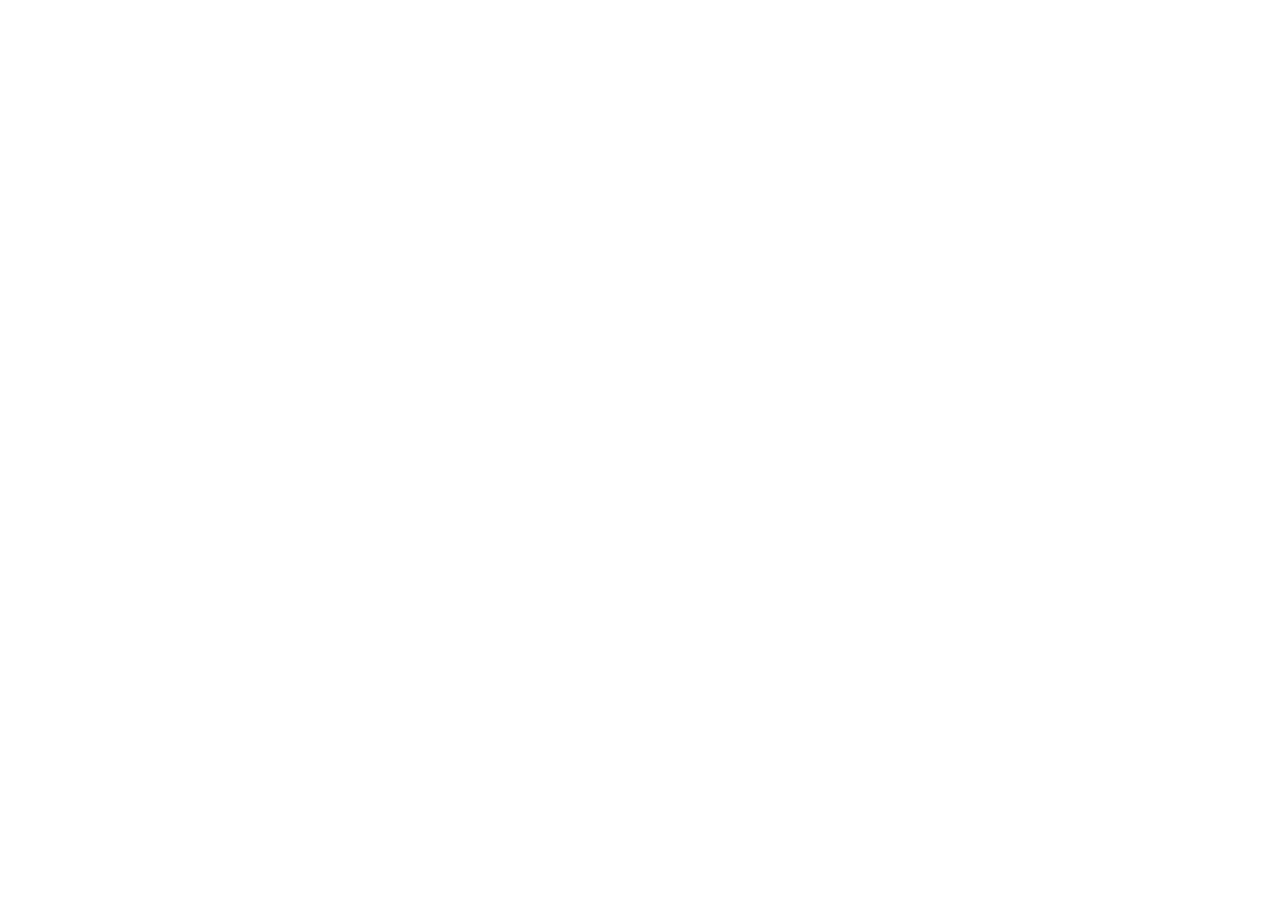
==== SourceCode/index.html @ 1e8f1918 "Organized files" ====
<!DOCTYPE html>
<html lang="en">
<head>
    <meta charset="UTF-8">
    <meta name="viewport" content="width=device-width, initial-scale=1.0">
    <title>Document</title>
    <link rel="stylesheet" href="./style.css">
</head>
<body>
    <img src="../Assets/Logo.svg" alt="" width="120">
    <script src="./script.js"></script>
</body>
</html>
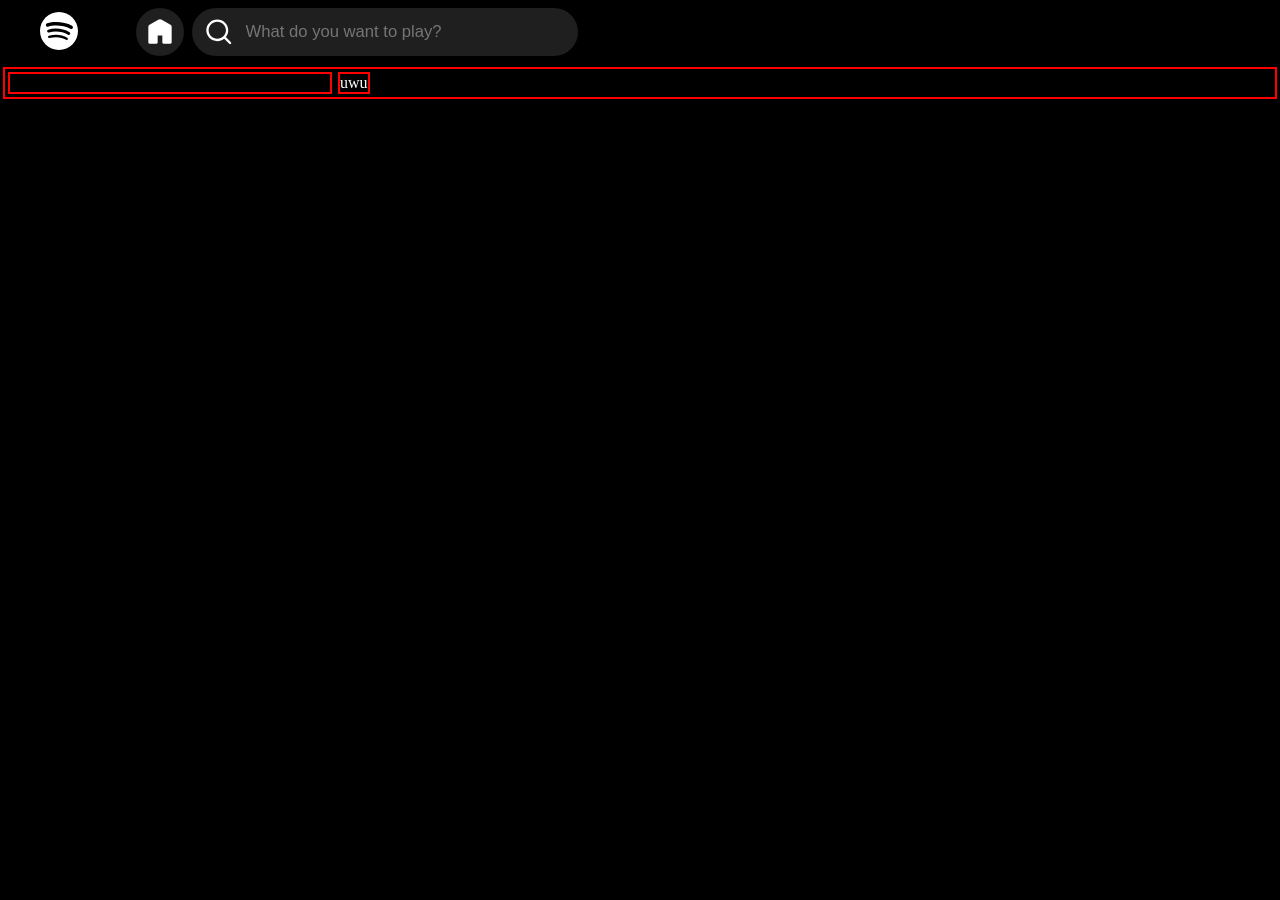
==== commit 250b82c5: "Basic search bar complete" ====
--- a/SourceCode/index.html
+++ b/SourceCode/index.html
@@ -5,9 +5,36 @@
     <meta name="viewport" content="width=device-width, initial-scale=1.0">
     <title>Document</title>
     <link rel="stylesheet" href="./style.css">
+    <link rel="stylesheet" href="./utility.css">
 </head>
 <body>
-    <img src="../Assets/Logo.svg" alt="" width="120">
+    <header class="flex">
+        
+        <div class="global_nav flex">
+            <ul class="flex">
+                <li><div class="logo"><img src="../Assets/Logo.svg" alt="" width="38"></div></li>
+                <li class="bg-lightgrey home flex ">
+                    <div class="invert">
+                        <img src="../Assets/home.svg" alt="" width="28">
+                    </div>
+                    
+                </li>
+                <li class =" search bg-lightgrey flex"><div class="invert"><img src="../Assets/search.svg" alt="" width="28"></div>
+                    <input type="text" placeholder="What do you want to play?">
+                </li>
+            </ul>
+        </div>
+    </header>
+    
+    <div class="container flex border" >
+        <div class="left border flex">
+            
+            <div class="library"></div>
+        </div>
+        <div class="right border">uwu</div>
+    </div>
+    
+    
     <script src="./script.js"></script>
 </body>
 </html>
--- a/SourceCode/style.css
+++ b/SourceCode/style.css
@@ -0,0 +1,81 @@
+*{
+    padding: 0;
+    margin: 0;
+}
+body{
+    background-color: black;
+    color: white;
+}
+header{
+    display:flex;
+    width: 100%;
+    align-items:center;
+    height:64px;
+    padding:0 40px;
+}
+.global_nav img{
+    display: block;
+}
+
+
+
+.global_nav ul{
+    
+    display:flex;
+    align-items:center;
+    gap:8px;
+    width: 42vw;
+}
+
+
+.global_nav ul li{
+    list-style:none;
+    
+    
+    height:48px;
+
+    
+    
+    align-items:center;
+}
+.logo {
+    
+    margin-right:50px;
+    margin-top: 4px;
+    
+}
+.search {
+    display: flex;
+    flex-grow: 1;
+    border-radius: 999px ;
+    gap: 2vw;
+    
+    
+}
+.home{
+    width: 48px;
+    justify-content:center;
+    border-radius: 50%;
+}
+.search img{
+    margin-left: 48%;
+}
+.search input{
+    background:transparent;
+    border:none;
+    outline:none;
+    color:white;
+    font-size: 1.3vw;
+
+    width:100%;
+}
+.left{
+    width: 25vw;
+}
+.rigth{
+    width:75vw ;
+}
+
+
+
+
--- a/SourceCode/utility.css
+++ b/SourceCode/utility.css
@@ -0,0 +1,23 @@
+.border{
+    border: 2px solid red;
+    margin: 3px;
+}
+.flex{
+    display: flex;
+}
+.justify-center{
+    justify-content: center;
+}
+.items-center{
+    align-items: center;
+}
+.invert{
+    filter: invert(100%);
+}
+.bg-grey{
+    background-color: #121212;
+}
+.bg-lightgrey{
+    background:#1f1f1f;
+   
+}
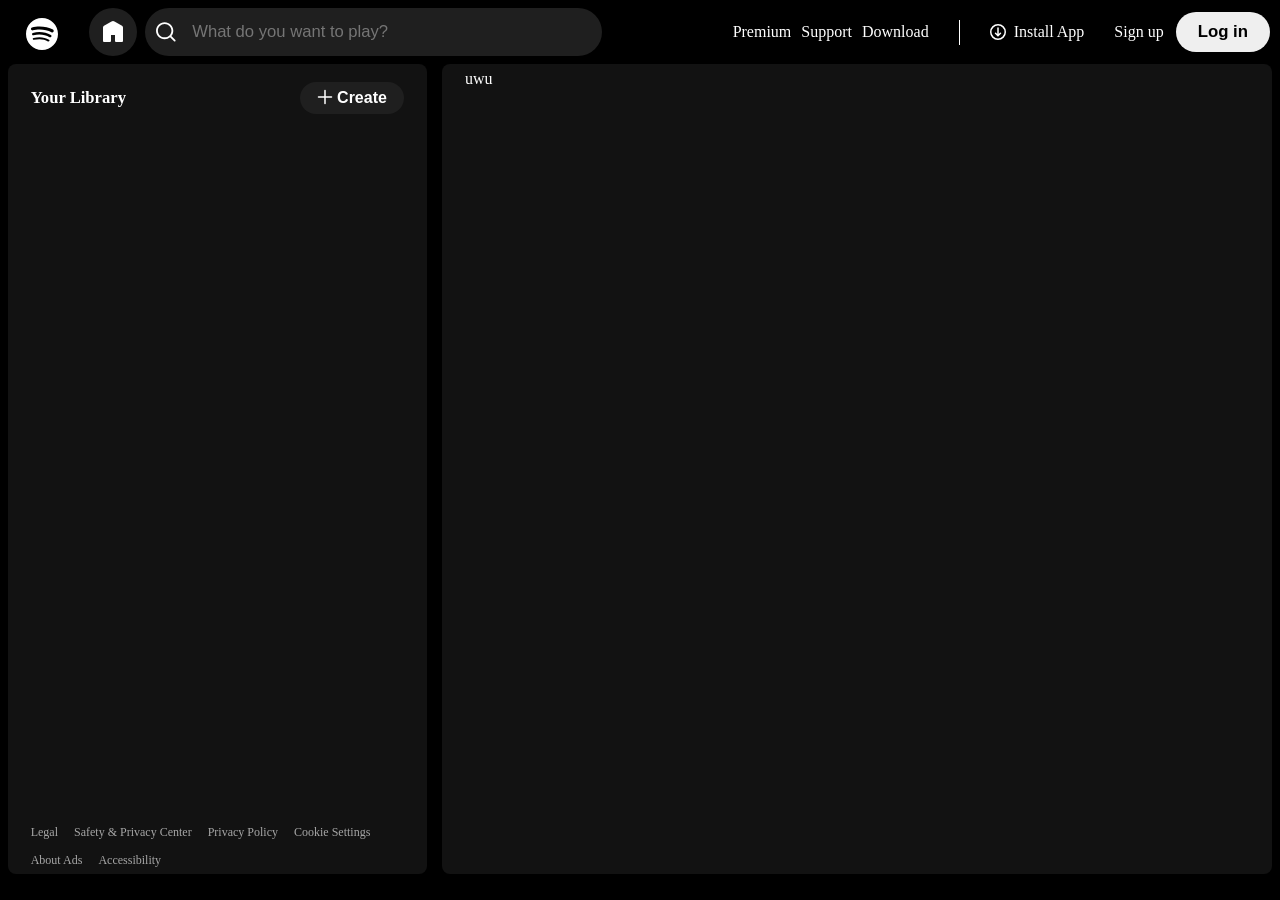
==== commit b4904a67: "NavBar completed" ====
--- a/SourceCode/index.html
+++ b/SourceCode/index.html
@@ -12,27 +12,77 @@
         
         <div class="global_nav flex">
             <ul class="flex">
-                <li><div class="logo"><img src="../Assets/Logo.svg" alt="" width="38"></div></li>
+                <li class="logo-li flex"><div class="logo"><img src="../Assets/Logo.svg" alt="" width="32"></div></li>
                 <li class="bg-lightgrey home flex ">
                     <div class="invert">
-                        <img src="../Assets/home.svg" alt="" width="28">
+                        <img src="../Assets/home.svg" alt="" width="24">
                     </div>
                     
                 </li>
-                <li class =" search bg-lightgrey flex"><div class="invert"><img src="../Assets/search.svg" alt="" width="28"></div>
+                <li class =" search circular bg-lightgrey flex"><div class="invert"><img src="../Assets/search.svg" alt="" width="22"></div>
                     <input type="text" placeholder="What do you want to play?">
                 </li>
             </ul>
         </div>
+
+        <div class="nav-right flex">
+            <ul class="nav-links nobullets flex">
+                <li><a href="#">Premium</a></li>
+                <li><a href="#">Support</a></li>
+                <li><a href="#">Download</a></li>
+            </ul>
+
+            <div class="divider"></div>
+            
+            <div class="install-app flex">
+                <img class="invert" src="../Assets/install.svg" width="16">
+                <span>Install App</span>
+             </div>
+                <div class="login-signup flex">
+                <a href="#" class="signup">Sign up</a>
+
+                <button class="login-btn rad-button flat circular">Log in</button>
+            </div>
+
+        </div>
+        
     </header>
     
-    <div class="container flex border" >
-        <div class="left border flex">
+    <main class=" flex " >
+        <section class="left bg-grey rounded vflex">
+        
+            <div class="library-header flex ">
+                
+                <div class="library flex bold">Your Library</div>
+                
+                    
+                <button class=" addPlaylist-btn rad-button flat bg-lightgrey circular flex " type="button">
+                    <img class="invert" src="../Assets/plus.svg" alt="Plus Sign" width="16px">
+                    Create 
+                </button>
+                
+                
+            </div>
+            <div class="library-content">
+                <div class="playlistCreation"></div>
+                <footer class="legal">
+                <ul class=" legal-links nobullets flex transparent">
+                    <li><a href="#">Legal</a></li>
+                    <li><a href="#">Safety & Privacy Center</a></li>
+                    <li><a href="#">Privacy Policy</a></li>
+                    <li><a href="#">Cookie Settings</a></li>
+                    <li><a href="#">About Ads</a></li>
+                    <li><a href="#">Accessibility</a></li>
+                </ul>
+            </footer>
+        </div>
+
             
-            <div class="library"></div>
-        </div>
-        <div class="right border">uwu</div>
-    </div>
+        
+        
+        </section>
+        <div class="right rounded bg-grey ">uwu</div>
+    </main>
     
     
     <script src="./script.js"></script>
--- a/SourceCode/style.css
+++ b/SourceCode/style.css
@@ -1,17 +1,28 @@
 *{
     padding: 0;
     margin: 0;
+    box-sizing: border-box;
 }
 body{
     background-color: black;
     color: white;
 }
 header{
-    display:flex;
+    
     width: 100%;
     align-items:center;
+    justify-content: space-between;
     height:64px;
-    padding:0 40px;
+    padding:0 0 0 2%;
+}
+
+button{
+    color: white;
+}
+button:hover{
+    
+    filter: brightness(1.5);
+
 }
 .global_nav img{
     display: block;
@@ -24,7 +35,7 @@
     display:flex;
     align-items:center;
     gap:8px;
-    width: 42vw;
+    width: 45vw;
 }
 
 
@@ -33,6 +44,7 @@
     
     
     height:48px;
+    
 
     
     
@@ -44,10 +56,14 @@
     margin-top: 4px;
     
 }
+.logo-li{
+    width: 55px;
+    align-items: center;
+}
 .search {
     display: flex;
     flex-grow: 1;
-    border-radius: 999px ;
+    
     gap: 2vw;
     
     
@@ -69,13 +85,110 @@
 
     width:100%;
 }
-.left{
-    width: 25vw;
+.left {
+    width: 33.5vw;
+    margin:0 .6%;
+    padding: .5% 1.8%;
+    justify-content: space-between;
 }
-.rigth{
-    width:75vw ;
+
+
+.right{
+    width:66.5vw ;
+    margin:0 .6%;
+    padding: .5% 1.8%;
+}
+.library-header{
+    width: 100%;
+    justify-content: space-between;
+    
+    padding: 3% 0%;
+    font-size: 1.3vw;
+    align-content: center;
+    
+}
+.library-header button{
+    justify-content: center;
+    padding: 2% 5%;
+    font-size: 16px;
+    gap: 6%;
+     
+    
+}
+.library{
+    align-items: center;
+}
+footer ul{
+    flex-wrap: wrap;
+    gap: 10px 16px
+}
+
+.legal-links a{
+    color: #a7a7a7;
+    font-size: 0.75rem;
+    text-decoration: none;
+}
+.legal-links a:hover{
+    text-decoration: underline;
+}
+section{
+    min-height: 90vh;
+}
+.nav-right{
+    width: 48vw;
+    gap: 30px;
+    justify-content: flex-end;
+    padding-right: .8%;
+    font-size: 16px;
+    align-items: center;
+    
+}
+.nav-links{
+    gap: 10px;
+    
+}
+.nav-links a,
+.signup{
+    text-decoration: none;
+    color: white;
+}
+.install-app{
+    gap: 8px;
+    flex-wrap: nowrap;
+}
+.login-btn{
+    color:black;
+    padding: 10px 22px;
+    font-size: 105%;
+    font-weight:100;
+}
+.login-btn:hover{
+ transform: scale(1.05);
+}
+.login-signup{
+    align-items: center;
+    gap: 12px;
+    flex-wrap: nowrap;
+}
+.divider{
+    height: 25px;
+    width: 1px;
+    background-color: white;
 }
 
 
 
 
+/* .library-content{
+    min-height: 50vh;
+} */
+/* .addPlaylist-btn{
+    gap: 2%;
+} */
+/* .library-header button{
+    justify-self:end;
+} */
+
+
+
+
--- a/SourceCode/utility.css
+++ b/SourceCode/utility.css
@@ -4,6 +4,11 @@
 }
 .flex{
     display: flex;
+}
+
+.vflex{
+    display: flex;
+    flex-direction: column;
 }
 .justify-center{
     justify-content: center;
@@ -17,7 +22,38 @@
 .bg-grey{
     background-color: #121212;
 }
+.bg-midgrey{
+    background-color: #d3d3d3;
+}
 .bg-lightgrey{
-    background:#1f1f1f;
+    background-color:#1f1f1f;
    
-}+}
+.rounded{
+    border-radius: 8px;
+}
+.circular{
+    border-radius: 999px;
+}
+.flat{
+    box-shadow: none;
+    
+    border: 0px;
+}
+.rad-button{
+    cursor: pointer;
+    font-weight: bold;
+}
+.bold{
+    font-weight: bold;
+}
+.nobullets{
+    list-style: none;
+}
+.transparent{
+    background: transparent;
+}
+
+/* .light-on-hover:hover {
+  filter: brightness(3.00);
+} */
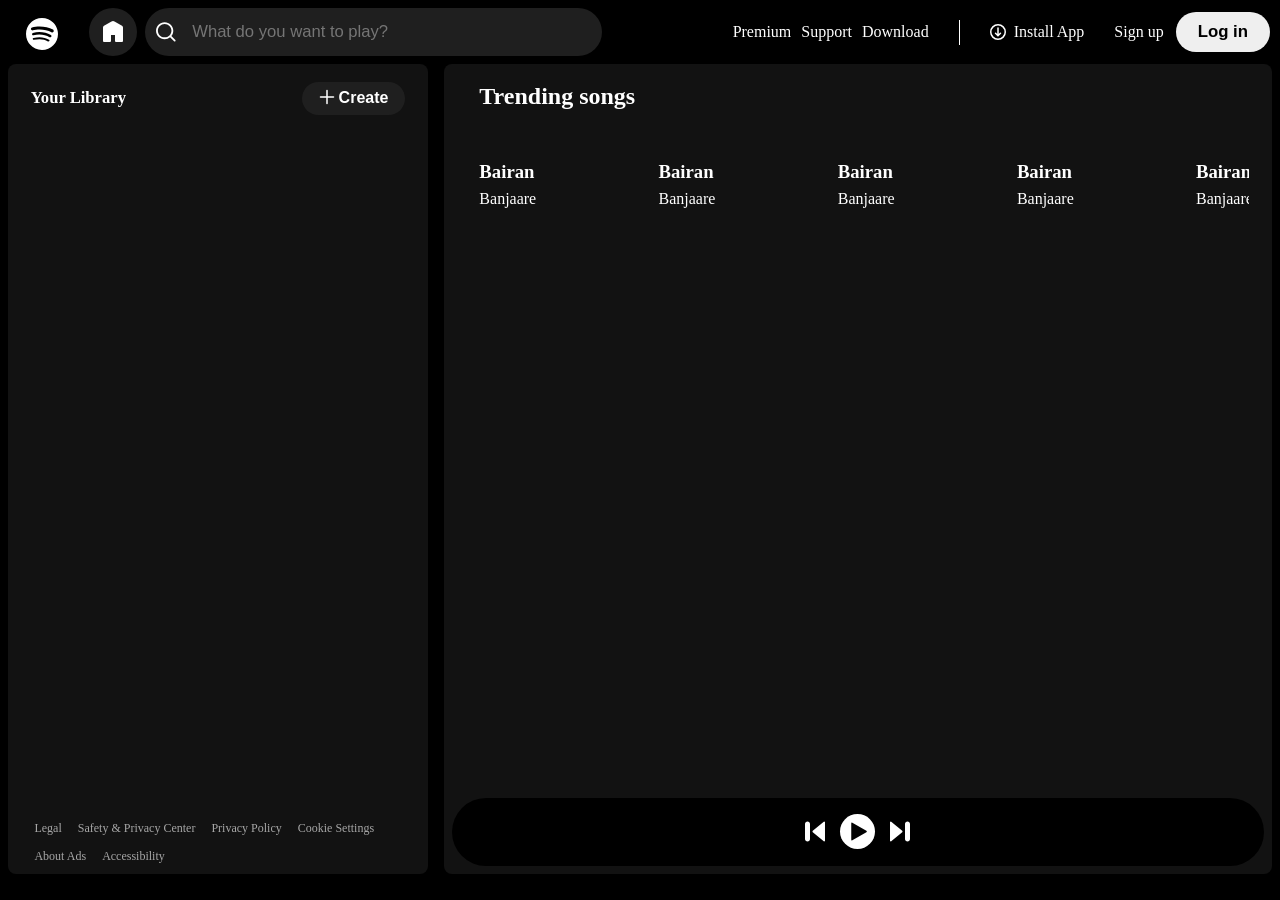
==== commit c8839344: "Basic UI completed & directories reorganised" ====
--- a/SourceCode/index.html
+++ b/SourceCode/index.html
@@ -3,7 +3,7 @@
 <head>
     <meta charset="UTF-8">
     <meta name="viewport" content="width=device-width, initial-scale=1.0">
-    <title>Document</title>
+    <title>Spotify - Web Player: Music for everyone</title>
     <link rel="stylesheet" href="./style.css">
     <link rel="stylesheet" href="./utility.css">
 </head>
@@ -12,14 +12,14 @@
         
         <div class="global_nav flex">
             <ul class="flex">
-                <li class="logo-li flex"><div class="logo"><img src="../Assets/Logo.svg" alt="" width="32"></div></li>
+                <li class="logo-li flex"><div class="logo"><img src="../Assets/svg/Logo.svg" alt="" width="32"></div></li>
                 <li class="bg-lightgrey home flex ">
                     <div class="invert">
-                        <img src="../Assets/home.svg" alt="" width="24">
+                        <img src="../Assets/svg/home.svg" alt="" width="24">
                     </div>
                     
                 </li>
-                <li class =" search circular bg-lightgrey flex"><div class="invert"><img src="../Assets/search.svg" alt="" width="22"></div>
+                <li class =" search circular bg-lightgrey flex"><div class="invert"><img src="../Assets/svg/search.svg" alt="" width="22"></div>
                     <input type="text" placeholder="What do you want to play?">
                 </li>
             </ul>
@@ -35,7 +35,7 @@
             <div class="divider"></div>
             
             <div class="install-app flex">
-                <img class="invert" src="../Assets/install.svg" width="16">
+                <img class="invert" src="../Assets/svg/install.svg" width="16">
                 <span>Install App</span>
              </div>
                 <div class="login-signup flex">
@@ -57,7 +57,7 @@
                 
                     
                 <button class=" addPlaylist-btn rad-button flat bg-lightgrey circular flex " type="button">
-                    <img class="invert" src="../Assets/plus.svg" alt="Plus Sign" width="16px">
+                    <img class="invert" src="../Assets/svg/plus.svg" alt="Plus Sign" width="16px">
                     Create 
                 </button>
                 
@@ -81,7 +81,96 @@
         
         
         </section>
-        <div class="right rounded bg-grey ">uwu</div>
+        <section class="right rounded bg-grey vflex">
+            
+            <h2 class="right-heading">Trending songs</h2>
+            <div class="cardContainer">
+
+                <div class="card">
+                    <div class="cardImage">
+                        <img class="coverImg" src="https://i.scdn.co/image/ab67616d00001e02cdce9a38222807fa703b4396" alt="">
+                        <div class="playBtn">
+                            <img src="../Assets/svg/play.svg" alt="" >
+                        </div>
+                    </div>
+                    <div class="imageInfo">
+                        <h3>Bairan</h3>
+                        <p>Banjaare</p>
+                    </div>
+                </div>
+
+                <div class="card">
+                    <div class="cardImage">
+                        <img class="coverImg" src="https://i.scdn.co/image/ab67616d00001e02cdce9a38222807fa703b4396" alt="">
+                        <div class="playBtn">
+                            <img src="../Assets/play.svg" alt="" >
+                        </div>
+                    </div>
+                    <div class="imageInfo">
+                        <h3>Bairan</h3>
+                        <p>Banjaare</p>
+                    </div>
+                </div>
+
+                <div class="card">
+                    <div class="cardImage">
+                        <img class="coverImg" src="https://i.scdn.co/image/ab67616d00001e02cdce9a38222807fa703b4396" alt="">
+                        <div class="playBtn">
+                            <img src="../Assets/play.svg" alt="" >
+                        </div>
+                    </div>
+                    <div class="imageInfo">
+                        <h3>Bairan</h3>
+                        <p>Banjaare</p>
+                    </div>
+                </div>
+
+                <div class="card">
+                    <div class="cardImage">
+                        <img class="coverImg" src="https://i.scdn.co/image/ab67616d00001e02cdce9a38222807fa703b4396" alt="">
+                        <div class="playBtn">
+                            <img src="../Assets/play.svg" alt="" >
+                        </div>
+                    </div>
+                    <div class="imageInfo">
+                        <h3>Bairan</h3>
+                        <p>Banjaare</p>
+                    </div>
+                </div>
+
+                 <div class="card">
+                    <div class="cardImage">
+                        <img class="coverImg" src="https://i.scdn.co/image/ab67616d00001e02cdce9a38222807fa703b4396" alt="">
+                        <div class="playBtn">
+                            <img src="../Assets/play.svg" alt="" >
+                        </div>
+                    </div>
+                    <div class="imageInfo">
+                        <h3>Bairan</h3>
+                        <p>Banjaare</p>
+                    </div>
+                </div>
+            </div>
+
+
+
+
+            <div class="playBar flex circular ">
+
+                <div class="songInfo"></div>
+
+                <div class="song-buttons flex">
+                    <img src="../Assets/svg/next.svg" alt="" class="prev flip invert">
+                    <div class="playBar-playBtn circular">
+                        <img src="../Assets/svg/play.svg" alt="">
+                    </div>
+                    <img src="../Assets/svg/next.svg" alt="" class="next invert">
+                </div>
+
+                <div class="songTime"></div>
+            </div>
+
+        </section>
     </main>
     
     
--- a/SourceCode/style.css
+++ b/SourceCode/style.css
@@ -14,6 +14,9 @@
     justify-content: space-between;
     height:64px;
     padding:0 0 0 2%;
+}
+footer{
+    padding: 1%;
 }
 
 button{
@@ -86,7 +89,7 @@
     width:100%;
 }
 .left {
-    width: 33.5vw;
+    width: 35.25vw;
     margin:0 .6%;
     padding: .5% 1.8%;
     justify-content: space-between;
@@ -94,9 +97,11 @@
 
 
 .right{
-    width:66.5vw ;
+    width:64.75vw ;
     margin:0 .6%;
     padding: .5% 1.8%;
+    position: relative;
+    
 }
 .library-header{
     width: 100%;
@@ -175,9 +180,125 @@
     width: 1px;
     background-color: white;
 }
-
-
-
+.card{
+    min-width: 153.59px;
+    padding: 1vw;
+    box-sizing: content-box;
+    border-radius: 8px;
+
+}
+.card:hover{
+    background-color:#1f1f1f;
+}
+.cardContainer{
+    display: flex;
+    overflow-x: auto;
+    &::-webkit-scrollbar {
+        display: none;
+    }
+}
+
+.imageInfo >*{
+    padding-top: .8vh;
+}
+.right-heading{
+    padding:1vw;
+    font-weight: bold;
+}
+.cardImage{
+    position: relative;
+}
+.coverImg{
+    width: 100%;
+    
+    border-radius: 6px;
+    object-fit: contain;
+    
+}
+.playBtn{
+    position: absolute;
+    right: 7%;
+    bottom: 7%;
+
+    width: 31%;
+    height: 31%;
+    border-radius: 50%;
+
+    display: flex;
+    align-items: center;
+    justify-content: center;
+
+    background-color: #1ed760;
+    opacity: 0;
+    transition: all .3s ease-out;
+    
+    
+}
+.playBtn img{
+    width: 50%;
+    
+}
+.playBar{
+    position: absolute;
+    bottom: 1%;
+    right: 1%;
+    left: 1%;
+    background-color: black;
+    justify-content: center;
+    
+    
+    
+    
+    padding: 2%;
+}
+.song-buttons{
+    gap: 15px;
+}
+
+.playBar-playBtn{
+    width: 35px;
+    height: 35px;
+    
+
+    display: flex;
+    align-items: center;
+    justify-content: center;
+
+    background-color: white;
+    
+    transition: all .3s ease-out;
+}
+.playBar-playBtn:hover{
+    transform: scale(1.1);
+}
+.playBar-playBtn img{
+ width: 25px;
+}
+.next{
+    width:20px;
+    transition: all .3s ease-out;
+}
+.next:hover{
+    transform: scale(1.1);
+}
+.prev{
+    width:20px;
+    transition:  .3s ease-out;
+}
+.prev:hover{
+    transform: scaleX(-1) scale(1.1);
+}
+    
+
+
+/* .card img{
+    
+     
+    
+} */
+/* .card >*{
+    padding-top: 1vh;
+} */
 
 /* .library-content{
     min-height: 50vh;
--- a/SourceCode/utility.css
+++ b/SourceCode/utility.css
@@ -53,6 +53,9 @@
 .transparent{
     background: transparent;
 }
+.flip {
+    transform: scaleX(-1);
+}
 
 /* .light-on-hover:hover {
   filter: brightness(3.00);
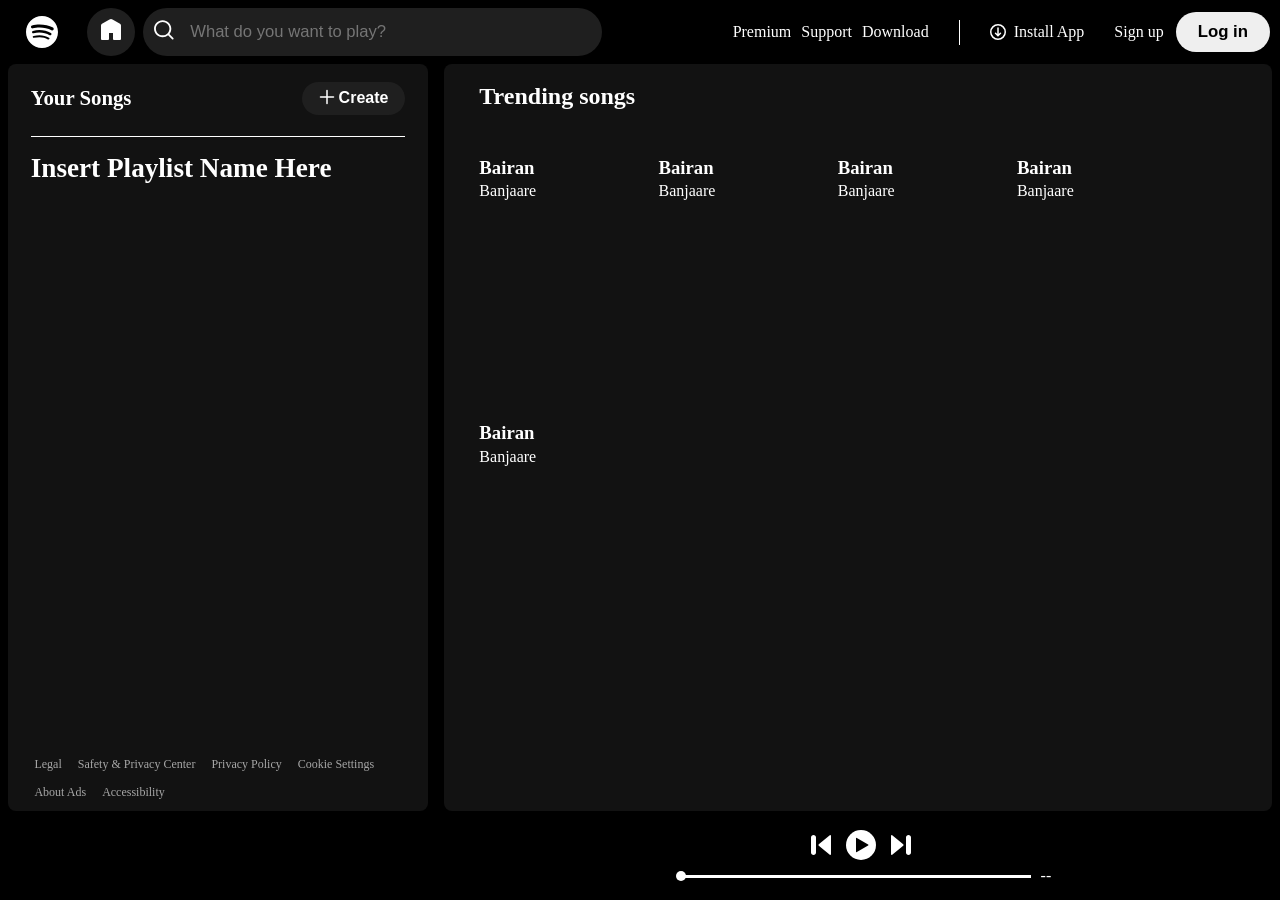
==== commit 24d3b8f0: "Hamburger functionality made and readme updated" ====
--- a/SourceCode/index.html
+++ b/SourceCode/index.html
@@ -13,6 +13,9 @@
         <div class="global_nav flex">
             <ul class="flex">
                 <li class="logo-li flex"><div class="logo"><img src="../Assets/svg/Logo.svg" alt="" width="32"></div></li>
+                <li class="flex hamburgerContainer">
+                    <img src="../Assets/svg/hamburger-button.svg" class="invert  hamburger" alt="" >
+                </li>
                 <li class="bg-lightgrey home flex ">
                     <div class="invert">
                         <img src="../Assets/svg/home.svg" alt="" width="24">
@@ -53,7 +56,7 @@
         
             <div class="library-header flex ">
                 
-                <div class="library flex bold">Your Library</div>
+                <div class="library flex bold">Your Songs</div>
                 
                     
                 <button class=" addPlaylist-btn rad-button flat bg-lightgrey circular flex " type="button">
@@ -63,9 +66,21 @@
                 
                 
             </div>
-            <div class="library-content">
-                <div class="playlistCreation"></div>
-                <footer class="legal">
+            <div class="line"></div>
+            <div class="library-content vflex">
+                
+                <div class="songSelection rounded">
+                    <h3 class="playlistName">Insert Playlist Name Here</h3>
+                    <ul>
+                        
+                    </ul>
+                </div>
+
+
+                
+            
+
+            <footer class="legal">
                 <ul class=" legal-links nobullets flex transparent">
                     <li><a href="#">Legal</a></li>
                     <li><a href="#">Safety & Privacy Center</a></li>
@@ -75,9 +90,8 @@
                     <li><a href="#">Accessibility</a></li>
                 </ul>
             </footer>
-        </div>
-
-            
+
+            </div>
         
         
         </section>
@@ -103,33 +117,33 @@
                     <div class="cardImage">
                         <img class="coverImg" src="https://i.scdn.co/image/ab67616d00001e02cdce9a38222807fa703b4396" alt="">
                         <div class="playBtn">
-                            <img src="../Assets/play.svg" alt="" >
-                        </div>
-                    </div>
-                    <div class="imageInfo">
-                        <h3>Bairan</h3>
-                        <p>Banjaare</p>
-                    </div>
-                </div>
-
-                <div class="card">
-                    <div class="cardImage">
-                        <img class="coverImg" src="https://i.scdn.co/image/ab67616d00001e02cdce9a38222807fa703b4396" alt="">
-                        <div class="playBtn">
-                            <img src="../Assets/play.svg" alt="" >
-                        </div>
-                    </div>
-                    <div class="imageInfo">
-                        <h3>Bairan</h3>
-                        <p>Banjaare</p>
-                    </div>
-                </div>
-
-                <div class="card">
-                    <div class="cardImage">
-                        <img class="coverImg" src="https://i.scdn.co/image/ab67616d00001e02cdce9a38222807fa703b4396" alt="">
-                        <div class="playBtn">
-                            <img src="../Assets/play.svg" alt="" >
+                            <img src="../Assets/svg/play.svg" alt="" >
+                        </div>
+                    </div>
+                    <div class="imageInfo">
+                        <h3>Bairan</h3>
+                        <p>Banjaare</p>
+                    </div>
+                </div>
+
+                <div class="card">
+                    <div class="cardImage">
+                        <img class="coverImg" src="https://i.scdn.co/image/ab67616d00001e02cdce9a38222807fa703b4396" alt="">
+                        <div class="playBtn">
+                            <img src="../Assets/svg/play.svg" alt="" >
+                        </div>
+                    </div>
+                    <div class="imageInfo">
+                        <h3>Bairan</h3>
+                        <p>Banjaare</p>
+                    </div>
+                </div>
+
+                <div class="card">
+                    <div class="cardImage">
+                        <img class="coverImg" src="https://i.scdn.co/image/ab67616d00001e02cdce9a38222807fa703b4396" alt="">
+                        <div class="playBtn">
+                            <img src="../Assets/svg/play.svg" alt="" >
                         </div>
                     </div>
                     <div class="imageInfo">
@@ -142,32 +156,51 @@
                     <div class="cardImage">
                         <img class="coverImg" src="https://i.scdn.co/image/ab67616d00001e02cdce9a38222807fa703b4396" alt="">
                         <div class="playBtn">
-                            <img src="../Assets/play.svg" alt="" >
-                        </div>
-                    </div>
-                    <div class="imageInfo">
-                        <h3>Bairan</h3>
-                        <p>Banjaare</p>
-                    </div>
-                </div>
-            </div>
-
-
-
-
-            <div class="playBar flex circular ">
-
-                <div class="songInfo"></div>
-
-                <div class="song-buttons flex">
-                    <img src="../Assets/svg/next.svg" alt="" class="prev flip invert">
-                    <div class="playBar-playBtn circular">
-                        <img src="../Assets/svg/play.svg" alt="">
-                    </div>
-                    <img src="../Assets/svg/next.svg" alt="" class="next invert">
-                </div>
-
-                <div class="songTime"></div>
+                            <img src="../Assets/svg/play.svg" alt="" >
+                        </div>
+                    </div>
+                    <div class="imageInfo">
+                        <h3>Bairan</h3>
+                        <p>Banjaare</p>
+                    </div>
+                </div>
+            </div>
+
+
+
+
+            <div class="playBar vflex ">
+                    <div class="topPartPlayBar flex">
+                        <div class="songInfo-playBar flex">
+                            
+                        </div>
+
+                    <div class="song-buttons flex">
+                        
+                        <img id="prev" src="../Assets/svg/next.svg" alt="" class="prev flip invert">
+                        <div id="play" class="playBar-playBtn circular">
+                            <img src="../Assets/svg/play.svg" alt="">
+                        </div>
+                        <img id="next" src="../Assets/svg/next.svg" alt="" class="next invert">
+                    </div>
+                    <div class="volume"></div>
+                    </div>
+                
+                     <div class="seekBar flex">
+
+                        
+
+                    <div class="currentTime"></div>
+                    <div class="timeBar flex">
+                        <div class="progress"></div>
+                        <div class="circle"></div>
+                    </div>
+                    <div class="totalTime">--</div>
+
+                    </div>
+              
+
+                
             </div>
 
         </section>
--- a/SourceCode/style.css
+++ b/SourceCode/style.css
@@ -6,6 +6,7 @@
 body{
     background-color: black;
     color: white;
+    overflow: hidden;
 }
 header{
     
@@ -27,9 +28,7 @@
     filter: brightness(1.5);
 
 }
-.global_nav img{
-    display: block;
-}
+
 
 
 
@@ -53,14 +52,19 @@
     
     align-items:center;
 }
+.hamburger{
+    display: none;
+    
+}
+
 .logo {
     
-    margin-right:50px;
+    margin-right:30px;
     margin-top: 4px;
     
 }
 .logo-li{
-    width: 55px;
+    width: 45px;
     align-items: center;
 }
 .search {
@@ -92,15 +96,23 @@
     width: 35.25vw;
     margin:0 .6%;
     padding: .5% 1.8%;
-    justify-content: space-between;
+    gap: 10px;
+    
+    flex: 1;
+    max-height: 90vh;
+
 }
 
 
 .right{
     width:64.75vw ;
+    
     margin:0 .6%;
     padding: .5% 1.8%;
     position: relative;
+    max-height: 90vh;
+    
+    
     
 }
 .library-header{
@@ -120,12 +132,92 @@
      
     
 }
+.line{
+    background-color: white;
+    width: 100%;
+    height: 1px;
+
+}
 .library{
     align-items: center;
-}
+    font-size: 1.3rem;
+}
+.library-content{
+    justify-content: space-between;
+    flex-grow: 1;
+    overflow-y: auto;
+}
+.playlistName{
+    padding:  6px 0;
+    font-size: 1.7rem;
+}
+.songSelection ul {
+    padding: 7px 0;
+    counter-reset: songCounter;
+    overflow-y: auto;
+    
+}
+.songSelection li{
+    display: flex;
+    align-items: center;
+    counter-increment: songCounter;
+    gap: 25px;
+    padding: 9px;
+    transition: transform .3s ease-out;
+}
+.songSelection li::before{
+    content: counter(songCounter);
+    margin-right:8px;
+}
+.songSelection ul li>img{
+    width: 30px;
+}
+.info{
+    display: flex;
+    flex-direction: column;
+}
+.songName{
+    font-size: 1.1rem;
+    font-weight: 500;
+}
+.artistName{
+    font-size: .8rem;
+    
+}
+.right-playBtn{
+    border-radius: 50%;
+    height: 35px;
+    width: 35px;
+
+    display: flex;
+    align-items: center;
+    justify-content: center;
+
+    background-color: #1ed760;
+    opacity: 0;
+    transition: all .3s ease-out;
+
+    margin-left: auto;
+    cursor: pointer;
+}
+.right-playBtn:hover{
+    opacity: 100%;
+    transform: translateY(-1px) scale(1.08);
+}
+.right-playBtn img{
+    width: 62% ;
+    height: auto;
+}
+
+.songSelection li:hover{
+    background-color: #1f1f1f;
+    /* transform: scale(1.01); */
+}
+
 footer ul{
     flex-wrap: wrap;
-    gap: 10px 16px
+    gap: 10px 16px;
+    
 }
 
 .legal-links a{
@@ -137,7 +229,7 @@
     text-decoration: underline;
 }
 section{
-    min-height: 90vh;
+    min-height: 80vh;
 }
 .nav-right{
     width: 48vw;
@@ -182,24 +274,38 @@
 }
 .card{
     min-width: 153.59px;
+    max-width: 165px;
+    max-height: 20vh;
+    min-height: 240px;
     padding: 1vw;
     box-sizing: content-box;
-    border-radius: 8px;
+    border-radius: 10px;
+    transition: transform 0.3s ease-out;
 
 }
 .card:hover{
     background-color:#1f1f1f;
+    
+    transform: translateY(-2px) scale(1.003);
+
 }
 .cardContainer{
     display: flex;
-    overflow-x: auto;
-    &::-webkit-scrollbar {
+    
+   
+    flex-wrap: wrap;
+    overflow-y: auto;
+     &::-webkit-scrollbar {
         display: none;
     }
+    padding-bottom: 150px;
+    height: 100%;
+    align-content: start;
+    
 }
 
 .imageInfo >*{
-    padding-top: .8vh;
+    padding-top: 2%;
 }
 .right-heading{
     padding:1vw;
@@ -239,25 +345,54 @@
     
 }
 .playBar{
-    position: absolute;
-    bottom: 1%;
-    right: 1%;
-    left: 1%;
+    position:fixed;
+    bottom: 5px;
+    left:36vw;
+    right:19px;
+    
+    
+    padding: 10px 0;
+
     background-color: black;
     justify-content: center;
-    
-    
-    
-    
-    padding: 2%;
-}
+    align-items: center;
+    
+    border-radius: 999px;
+
+    gap: 7px;
+    
+    
+   
+}
+
+.topPartPlayBar{
+    display: flex;
+    align-items: center;
+    
+    width: 100%;
+}
+.songInfo-playBar{
+    flex: 1;
+    justify-content: center;
+}
+
+
 .song-buttons{
+    display: flex;
+    flex: 1;
     gap: 15px;
+    align-items: center;
+    justify-content: center;
+   
+    
+}
+.volume{
+    flex: 1;
 }
 
 .playBar-playBtn{
-    width: 35px;
-    height: 35px;
+    width: 30px;
+    height: 30px;
     
 
     display: flex;
@@ -267,49 +402,101 @@
     background-color: white;
     
     transition: all .3s ease-out;
+    cursor: pointer;
 }
 .playBar-playBtn:hover{
-    transform: scale(1.1);
+    transform: translateY(-2px) scale(1.08);
 }
 .playBar-playBtn img{
- width: 25px;
+ width: 20px;
 }
 .next{
     width:20px;
     transition: all .3s ease-out;
+    cursor: pointer;
 }
 .next:hover{
-    transform: scale(1.1);
+    transform: translateY(-2px) scale(1.1);
 }
 .prev{
     width:20px;
     transition:  .3s ease-out;
+    cursor: pointer;
 }
 .prev:hover{
-    transform: scaleX(-1) scale(1.1);
-}
-    
-
-
-/* .card img{
-    
-     
-    
-} */
-/* .card >*{
-    padding-top: 1vh;
-} */
-
-/* .library-content{
-    min-height: 50vh;
-} */
-/* .addPlaylist-btn{
-    gap: 2%;
-} */
-/* .library-header button{
-    justify-self:end;
-} */
-
-
-
-
+    transform: scaleX(-1) translateY(-2px) scale(1.1);
+}
+
+.seekBar{
+    
+    gap: 10px;
+    align-items: center;
+    cursor: pointer;
+}   
+.timeBar{
+    position: relative;
+    height: 3px;
+    width: 350px;
+    background-color: white;
+    
+
+    align-items: center;
+}
+.progress{
+    height: 100%;
+    background: green;
+    width: 0%;
+}
+.circle{
+    position: absolute;
+    left: 0%;
+    transform: translateX(-50%);
+    height: 10px;
+    width: 10px;
+    background-color: white;
+    border-radius: 50%;
+    cursor: pointer;
+
+    transition: transform 0.1s linear;
+}
+
+
+@media (max-width: 1142px ){
+    .nav-links li,
+    .divider{
+        display:none;
+    }
+
+}
+@media (max-width: 933px){
+    .left{
+       position: absolute;
+       left:-100%;
+       transition : all .3s ease-in-out;
+       z-index:1;
+       width:35vw;
+    }
+    .right,
+    .playBar{
+        width: 100vw;
+        left: 0vw;
+    }
+    .hamburger{
+        display: block;
+        width: 40px;
+    }
+    .hamburgerContainer{
+        align-items: center;
+    }
+        
+}
+@media (max-width: 650px){
+    .left{
+        width:100vw;
+    }
+}
+
+
+
+
+
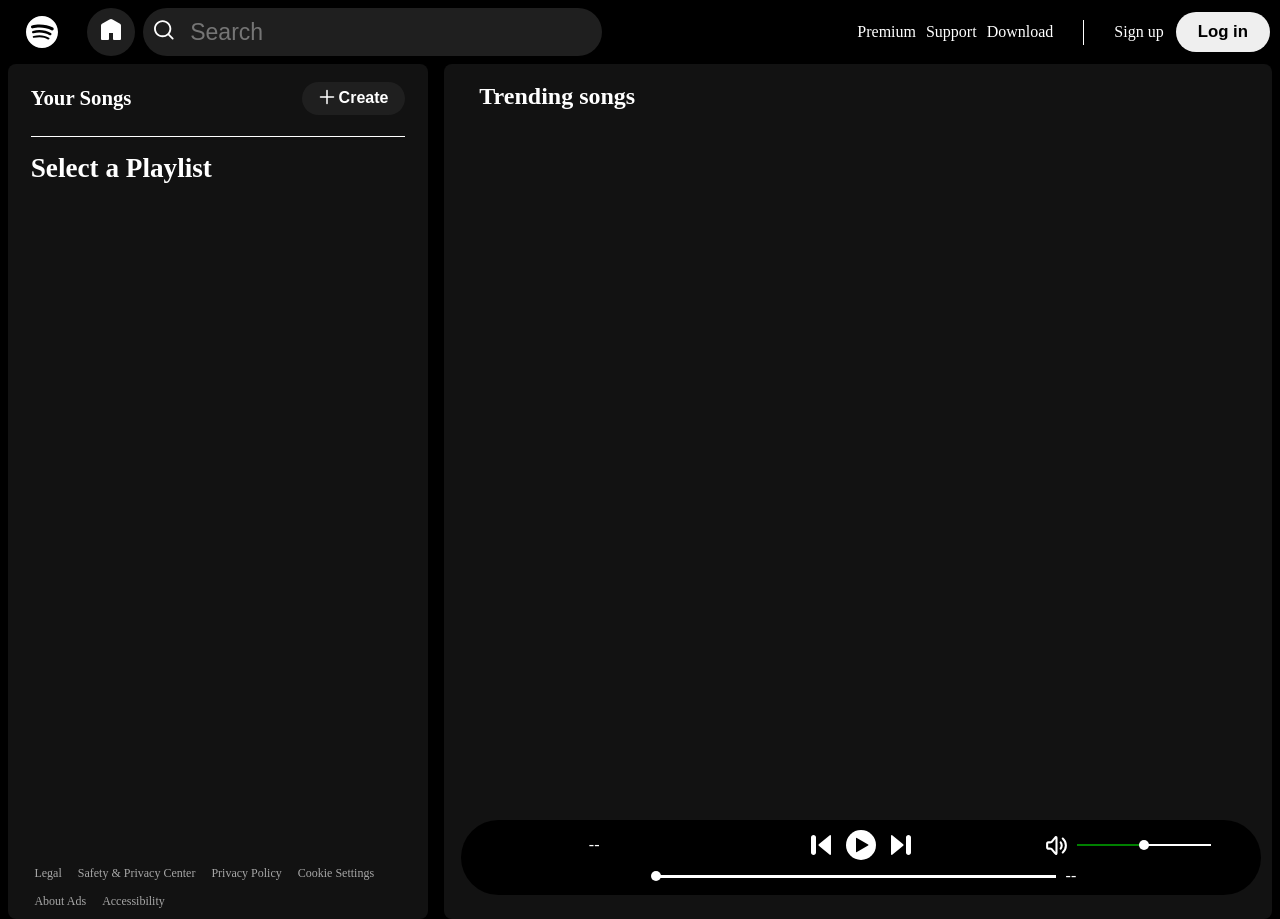
==== commit 03fadf60: "version 1 complete :- basics functionalities compleated,dynamic albums compleated" ====
--- a/SourceCode/index.html
+++ b/SourceCode/index.html
@@ -23,7 +23,7 @@
                     
                 </li>
                 <li class =" search circular bg-lightgrey flex"><div class="invert"><img src="../Assets/svg/search.svg" alt="" width="22"></div>
-                    <input type="text" placeholder="What do you want to play?">
+                    <input type="text" placeholder="Search">
                 </li>
             </ul>
         </div>
@@ -37,10 +37,7 @@
 
             <div class="divider"></div>
             
-            <div class="install-app flex">
-                <img class="invert" src="../Assets/svg/install.svg" width="16">
-                <span>Install App</span>
-             </div>
+            
                 <div class="login-signup flex">
                 <a href="#" class="signup">Sign up</a>
 
@@ -70,7 +67,7 @@
             <div class="library-content vflex">
                 
                 <div class="songSelection rounded">
-                    <h3 class="playlistName">Insert Playlist Name Here</h3>
+                    <h3 class="playlistName"></h3>
                     <ul>
                         
                     </ul>
@@ -95,12 +92,16 @@
         
         
         </section>
+        
         <section class="right rounded bg-grey vflex">
             
             <h2 class="right-heading">Trending songs</h2>
+            
             <div class="cardContainer">
 
-                <div class="card">
+                <!-- Card syntax -->
+
+                <!-- <div class="card">
                     <div class="cardImage">
                         <img class="coverImg" src="https://i.scdn.co/image/ab67616d00001e02cdce9a38222807fa703b4396" alt="">
                         <div class="playBtn">
@@ -108,69 +109,20 @@
                         </div>
                     </div>
                     <div class="imageInfo">
-                        <h3>Bairan</h3>
-                        <p>Banjaare</p>
+                        <h3>Genre</h3>
+                        
                     </div>
-                </div>
+                </div> -->
 
-                <div class="card">
-                    <div class="cardImage">
-                        <img class="coverImg" src="https://i.scdn.co/image/ab67616d00001e02cdce9a38222807fa703b4396" alt="">
-                        <div class="playBtn">
-                            <img src="../Assets/svg/play.svg" alt="" >
-                        </div>
-                    </div>
-                    <div class="imageInfo">
-                        <h3>Bairan</h3>
-                        <p>Banjaare</p>
-                    </div>
-                </div>
-
-                <div class="card">
-                    <div class="cardImage">
-                        <img class="coverImg" src="https://i.scdn.co/image/ab67616d00001e02cdce9a38222807fa703b4396" alt="">
-                        <div class="playBtn">
-                            <img src="../Assets/svg/play.svg" alt="" >
-                        </div>
-                    </div>
-                    <div class="imageInfo">
-                        <h3>Bairan</h3>
-                        <p>Banjaare</p>
-                    </div>
-                </div>
-
-                <div class="card">
-                    <div class="cardImage">
-                        <img class="coverImg" src="https://i.scdn.co/image/ab67616d00001e02cdce9a38222807fa703b4396" alt="">
-                        <div class="playBtn">
-                            <img src="../Assets/svg/play.svg" alt="" >
-                        </div>
-                    </div>
-                    <div class="imageInfo">
-                        <h3>Bairan</h3>
-                        <p>Banjaare</p>
-                    </div>
-                </div>
-
-                 <div class="card">
-                    <div class="cardImage">
-                        <img class="coverImg" src="https://i.scdn.co/image/ab67616d00001e02cdce9a38222807fa703b4396" alt="">
-                        <div class="playBtn">
-                            <img src="../Assets/svg/play.svg" alt="" >
-                        </div>
-                    </div>
-                    <div class="imageInfo">
-                        <h3>Bairan</h3>
-                        <p>Banjaare</p>
-                    </div>
-                </div>
+                
             </div>
+            
 
 
 
 
             <div class="playBar vflex ">
-                    <div class="topPartPlayBar flex">
+                    <div class="topPartPlayBar">
                         <div class="songInfo-playBar flex">
                             
                         </div>
@@ -183,7 +135,13 @@
                         </div>
                         <img id="next" src="../Assets/svg/next.svg" alt="" class="next invert">
                     </div>
-                    <div class="volume"></div>
+                    <div class="volume ">
+                        <img class="invert" src="../Assets/svg/volume-max-svgrepo-com.svg" alt="" >
+                        <div class="volumeBar flex">
+                            <div class="progress"></div>
+                            <div class="circle"></div>
+                        </div>
+                    </div>
                     </div>
                 
                      <div class="seekBar flex">
--- a/SourceCode/style.css
+++ b/SourceCode/style.css
@@ -1,3 +1,6 @@
+:root{
+    --a:0;
+}
 *{
     padding: 0;
     margin: 0;
@@ -7,6 +10,7 @@
     background-color: black;
     color: white;
     overflow: hidden;
+    
 }
 header{
     
@@ -38,6 +42,7 @@
     align-items:center;
     gap:8px;
     width: 45vw;
+    flex: 1;
 }
 
 
@@ -79,7 +84,9 @@
     width: 48px;
     justify-content:center;
     border-radius: 50%;
-}
+    height:fit-content;
+}
+
 .search img{
     margin-left: 48%;
 }
@@ -88,7 +95,7 @@
     border:none;
     outline:none;
     color:white;
-    font-size: 1.3vw;
+    font-size: 1.8vw;
 
     width:100%;
 }
@@ -99,7 +106,9 @@
     gap: 10px;
     
     flex: 1;
-    max-height: 90vh;
+    min-height: 95vh;
+    max-height: 100vh;
+    overflow-y: auto;
 
 }
 
@@ -110,7 +119,8 @@
     margin:0 .6%;
     padding: .5% 1.8%;
     position: relative;
-    max-height: 90vh;
+    min-height: 95vh;
+    max-height: 100vh;
     
     
     
@@ -151,6 +161,9 @@
     padding:  6px 0;
     font-size: 1.7rem;
 }
+.songSelection{
+    max-height: 20%;
+}
 .songSelection ul {
     padding: 7px 0;
     counter-reset: songCounter;
@@ -217,6 +230,7 @@
 footer ul{
     flex-wrap: wrap;
     gap: 10px 16px;
+    margin-bottom: auto;
     
 }
 
@@ -238,12 +252,15 @@
     padding-right: .8%;
     font-size: 16px;
     align-items: center;
+    flex: 1;
     
 }
 .nav-links{
     gap: 10px;
     
-}
+    
+}
+
 .nav-links a,
 .signup{
     text-decoration: none;
@@ -287,12 +304,13 @@
     background-color:#1f1f1f;
     
     transform: translateY(-2px) scale(1.003);
+    --a:1;
 
 }
 .cardContainer{
     display: flex;
     
-   
+    
     flex-wrap: wrap;
     overflow-y: auto;
      &::-webkit-scrollbar {
@@ -313,9 +331,11 @@
 }
 .cardImage{
     position: relative;
+    height:fit-content;
 }
 .coverImg{
     width: 100%;
+    
     
     border-radius: 6px;
     object-fit: contain;
@@ -335,7 +355,7 @@
     justify-content: center;
 
     background-color: #1ed760;
-    opacity: 0;
+    opacity: var(--a);
     transition: all .3s ease-out;
     
     
@@ -375,7 +395,26 @@
     flex: 1;
     justify-content: center;
 }
-
+.volume{
+    display: flex;
+    align-items: center;
+    justify-content: center;
+    gap: 8px;
+
+    flex: 1;
+}
+.volume img{
+    width: 25px;
+}
+.volumeBar{
+    display: flex;
+    position: relative;
+    width: 50%;
+    height: 2px;
+    background-color: white;
+    align-items: center;
+
+}
 
 .song-buttons{
     display: flex;
@@ -386,9 +425,7 @@
    
     
 }
-.volume{
-    flex: 1;
-}
+
 
 .playBar-playBtn{
     width: 30px;
@@ -432,11 +469,13 @@
     gap: 10px;
     align-items: center;
     cursor: pointer;
+    width: 100%;
+    justify-content: center;
 }   
 .timeBar{
     position: relative;
     height: 3px;
-    width: 350px;
+    width: 50%;
     background-color: white;
     
 
@@ -468,7 +507,7 @@
     }
 
 }
-@media (max-width: 933px){
+@media (max-width: 1200px){
     .left{
        position: absolute;
        left:-100%;
@@ -480,6 +519,7 @@
     .playBar{
         width: 100vw;
         left: 0vw;
+        
     }
     .hamburger{
         display: block;
@@ -488,15 +528,29 @@
     .hamburgerContainer{
         align-items: center;
     }
+    .global_nav{
+        flex: 2;
+    }
+    .topPartPlayBar{
+        display: block;
+    }
+    .songInfo-playBar{
+    padding: 10px 0;
+    }
+    .volume{
+        display: none;
+    }
+
         
 }
 @media (max-width: 650px){
     .left{
         width:100vw;
     }
-}
-
-
-
-
-
+
+}
+
+
+
+
+
